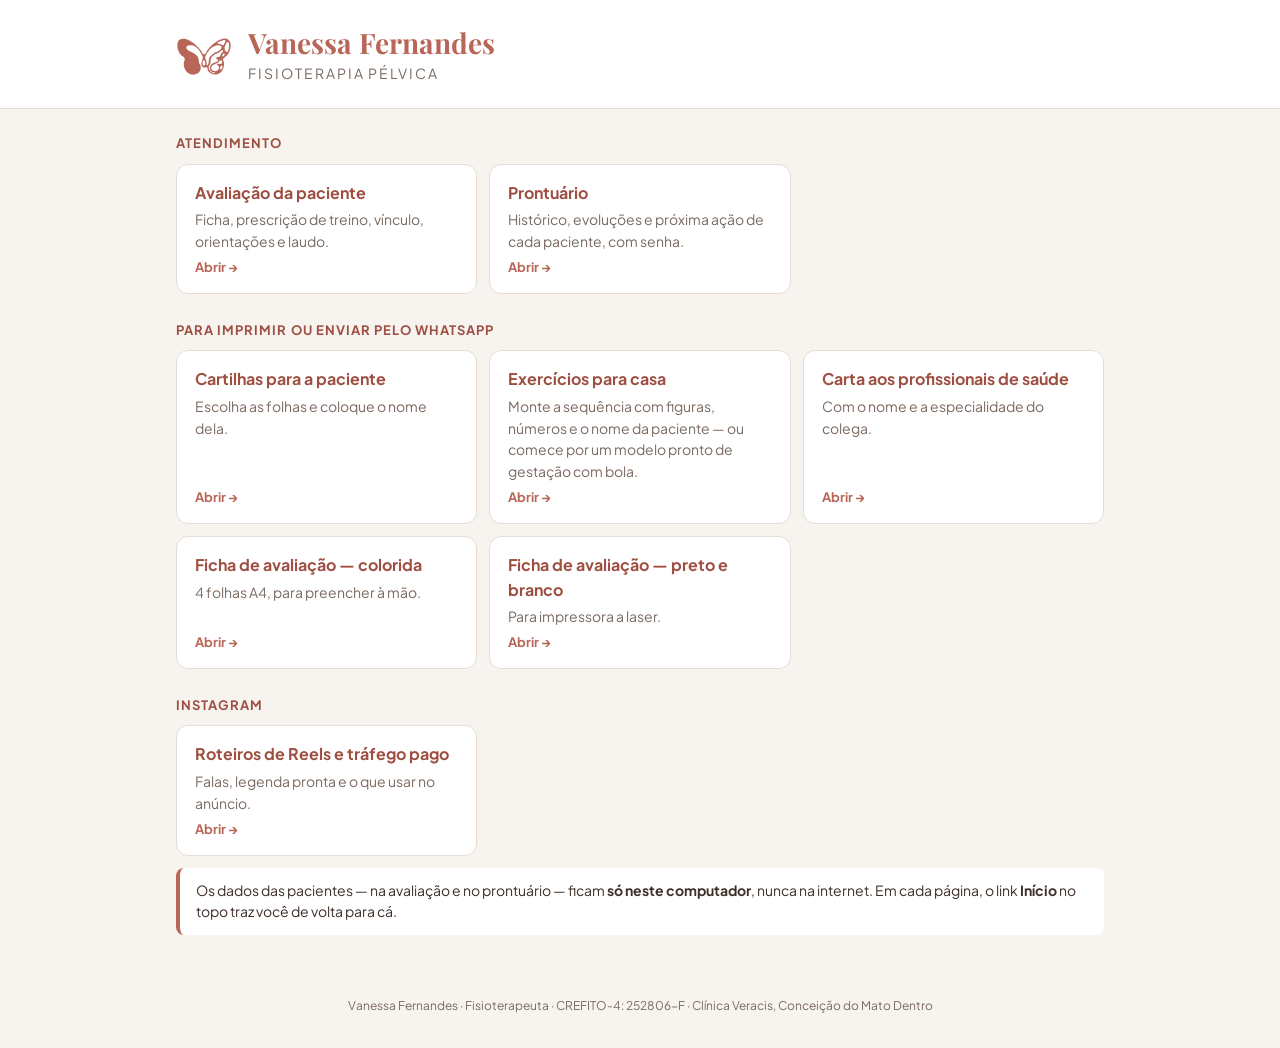
==== index.html @ 4778fc76 "F28: exercícios com bola na gestação na folha de exercícios - 8 figuras recortadas das duas pranchas" ====
<!doctype html>
<html lang="pt-BR">
<head>
<meta charset="utf-8">
<meta name="viewport" content="width=device-width, initial-scale=1">
<link rel="icon" href="data:,">
<meta name="robots" content="noindex, nofollow">
<title>Início — Vanessa Fernandes</title>
<link rel="stylesheet" href="https://fonts.googleapis.com/css2?family=Playfair+Display:wght@600;700&family=Plus+Jakarta+Sans:wght@400;600;700&display=swap">
<link rel="stylesheet" href="css/navegacao.css">
<style>
  :root{ --terracota:#B86657; --deep:#9E4F42; --cafe:#3D2E28; --areia:#F7F4F0; --linha:#E6DCD4; --tenue:#7A6960; }
  *{ box-sizing:border-box; }
  body{ margin:0; background:var(--areia); color:var(--cafe);
    font-family:'Plus Jakarta Sans','Segoe UI',Arial,sans-serif; line-height:1.55; }
  .capa{ background:#fff; border-bottom:1px solid var(--linha); }
  .capa .in{ max-width:960px; margin:0 auto; padding:28px 16px 24px; display:flex; align-items:center; gap:16px; }
  .capa img{ width:56px; height:auto; flex:none; }
  .capa h1{ font-family:'Playfair Display',Georgia,serif; color:var(--terracota); font-size:28px; margin:0; line-height:1.1; }
  .capa p{ margin:4px 0 0; color:var(--tenue); font-size:14px; letter-spacing:.14em; text-transform:uppercase; }
  main{ max-width:960px; margin:0 auto; padding:24px 16px 48px; }
  h2{ font-size:13px; letter-spacing:.08em; text-transform:uppercase; color:var(--deep); margin:26px 0 10px; }
  h2:first-child{ margin-top:0; }
  .grade{ display:grid; grid-template-columns:repeat(auto-fill, minmax(260px, 1fr)); gap:12px; }
  a.cartao{ display:flex; flex-direction:column; gap:4px; background:#fff; border:1px solid var(--linha); border-radius:12px;
    padding:16px 18px; color:inherit; text-decoration:none; transition:border-color .15s, transform .15s, box-shadow .15s; min-height:108px; }
  a.cartao:hover, a.cartao:focus-visible{ border-color:var(--terracota); transform:translateY(-2px); box-shadow:0 6px 18px rgba(61,46,40,.08); outline:none; }
  a.cartao b{ color:var(--deep); font-size:16px; }
  a.cartao span{ color:var(--tenue); font-size:14px; }
  a.cartao .seta{ margin-top:auto; color:var(--terracota); font-weight:700; font-size:13px; }
  .dica{ background:#fff; border-left:4px solid var(--terracota); padding:12px 16px; border-radius:8px; font-size:14px; margin-top:12px; }
  footer{ max-width:960px; margin:0 auto; padding:0 16px 32px; font-size:12px; color:var(--tenue); text-align:center; }
  @media (prefers-reduced-motion: reduce){ a.cartao{ transition:none; } a.cartao:hover{ transform:none; } }
</style>
</head>
<body>
<header class="capa">
  <div class="in">
    <img src="assets/logo.svg" alt="">
    <div><h1>Vanessa Fernandes</h1><p>Fisioterapia Pélvica</p></div>
  </div>
</header>

<main>
  <h2>Atendimento</h2>
  <div class="grade">
    <a class="cartao" href="avaliacao.html"><b>Avaliação da paciente</b>
      <span>Ficha, prescrição de treino, vínculo, orientações e laudo.</span><span class="seta">Abrir →</span></a>
    <a class="cartao" href="prontuario.html"><b>Prontuário</b>
      <span>Histórico, evoluções e próxima ação de cada paciente, com senha.</span><span class="seta">Abrir →</span></a>
  </div>

  <h2>Para imprimir ou enviar pelo WhatsApp</h2>
  <div class="grade">
    <a class="cartao" href="impressos/cartilhas.html"><b>Cartilhas para a paciente</b>
      <span>Escolha as folhas e coloque o nome dela.</span><span class="seta">Abrir →</span></a>
    <a class="cartao" href="impressos/exercicios.html"><b>Exercícios para casa</b>
      <span>Monte a sequência com figuras, números e o nome da paciente — ou comece por um modelo pronto de gestação com bola.</span><span class="seta">Abrir →</span></a>
    <a class="cartao" href="impressos/carta-profissionais.html"><b>Carta aos profissionais de saúde</b>
      <span>Com o nome e a especialidade do colega.</span><span class="seta">Abrir →</span></a>
    <a class="cartao" href="impressos/ficha-avaliacao.html"><b>Ficha de avaliação — colorida</b>
      <span>4 folhas A4, para preencher à mão.</span><span class="seta">Abrir →</span></a>
    <a class="cartao" href="impressos/ficha-avaliacao-pb.html"><b>Ficha de avaliação — preto e branco</b>
      <span>Para impressora a laser.</span><span class="seta">Abrir →</span></a>
  </div>

  <h2>Instagram</h2>
  <div class="grade">
    <a class="cartao" href="roteiros.html"><b>Roteiros de Reels e tráfego pago</b>
      <span>Falas, legenda pronta e o que usar no anúncio.</span><span class="seta">Abrir →</span></a>
  </div>

  <p class="dica">Os dados das pacientes — na avaliação e no prontuário — ficam <b>só neste computador</b>, nunca na internet.
  Em cada página, o link <b>Início</b> no topo traz você de volta para cá.</p>
</main>

<footer>Vanessa Fernandes · Fisioterapeuta · CREFITO-4: 252806-F · Clínica Veracis, Conceição do Mato Dentro</footer>
</body>
</html>
---- css/navegacao.css ----
/* css/navegacao.css — Transição suave entre as páginas do site e o
   link "Início" comum a todas.

   A transição usa a View Transitions API entre documentos (Chrome e
   Edge atuais). Onde não houver suporte, a troca de página é a normal
   — nada quebra. Quem pede menos animação no sistema não vê nenhuma. */
@view-transition { navigation: auto; }
::view-transition-old(root), ::view-transition-new(root){ animation-duration:.22s; }
@media (prefers-reduced-motion: reduce){
  @view-transition { navigation: none; }
}

/* Link de volta ao início */
.link-inicio{ display:inline-flex; align-items:center; gap:6px; font:600 14px/1 'Plus Jakarta Sans','Segoe UI',Arial,sans-serif;
  color:#9E4F42; text-decoration:none; padding:8px 12px; border:1px solid #D9CCC3; border-radius:8px; background:#fff; white-space:nowrap; }
.link-inicio:hover, .link-inicio:focus-visible{ border-color:#B86657; outline:none; }
@media print{ .link-inicio{ display:none !important; } }
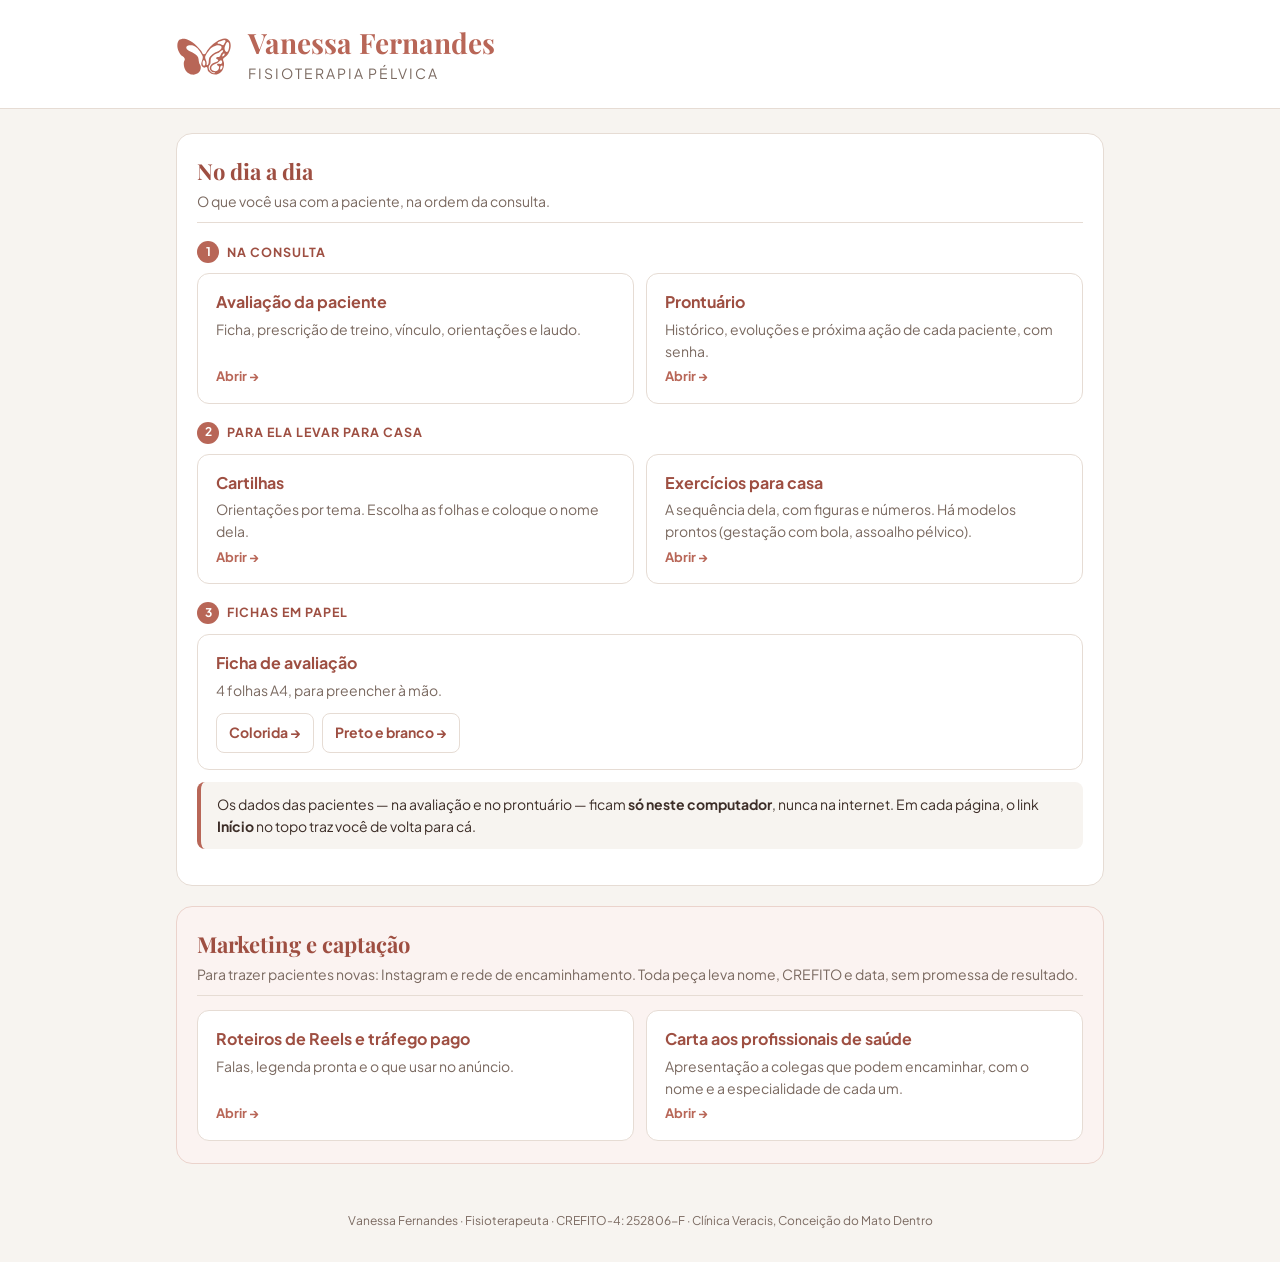
==== commit 59507814: "F29: QR do WhatsApp, início em dia a dia e marketing, celular e SRI - código QR da clínica nas carti" ====
--- a/index.html
+++ b/index.html
@@ -19,16 +19,29 @@
   .capa h1{ font-family:'Playfair Display',Georgia,serif; color:var(--terracota); font-size:28px; margin:0; line-height:1.1; }
   .capa p{ margin:4px 0 0; color:var(--tenue); font-size:14px; letter-spacing:.14em; text-transform:uppercase; }
   main{ max-width:960px; margin:0 auto; padding:24px 16px 48px; }
-  h2{ font-size:13px; letter-spacing:.08em; text-transform:uppercase; color:var(--deep); margin:26px 0 10px; }
-  h2:first-child{ margin-top:0; }
-  .grade{ display:grid; grid-template-columns:repeat(auto-fill, minmax(260px, 1fr)); gap:12px; }
-  a.cartao{ display:flex; flex-direction:column; gap:4px; background:#fff; border:1px solid var(--linha); border-radius:12px;
+  .area{ background:#fff; border:1px solid var(--linha); border-radius:16px; padding:20px 20px 22px; }
+  .area + .area{ margin-top:20px; }
+  .area.estrategia{ background:#FBF3F1; border-color:#EBD3CC; }
+  .area-cab{ border-bottom:1px solid var(--linha); padding-bottom:10px; margin-bottom:6px; }
+  .area-cab h2{ font-family:'Playfair Display',Georgia,serif; font-size:22px; color:var(--deep); margin:0; }
+  .area-cab p{ margin:2px 0 0; color:var(--tenue); font-size:14px; }
+  h3{ display:flex; align-items:center; gap:8px; font-size:12.5px; letter-spacing:.08em; text-transform:uppercase; color:var(--deep); margin:18px 0 10px; }
+  .passo{ display:inline-flex; align-items:center; justify-content:center; width:22px; height:22px; border-radius:50%;
+    background:var(--terracota); color:#fff; font-size:12px; letter-spacing:0; }
+  .estrategia .grade{ margin-top:14px; }
+  .grade{ display:grid; grid-template-columns:repeat(auto-fit, minmax(260px, 1fr)); gap:12px; }
+  .cartao{ display:flex; flex-direction:column; gap:4px; background:#fff; border:1px solid var(--linha); border-radius:12px;
     padding:16px 18px; color:inherit; text-decoration:none; transition:border-color .15s, transform .15s, box-shadow .15s; min-height:108px; }
   a.cartao:hover, a.cartao:focus-visible{ border-color:var(--terracota); transform:translateY(-2px); box-shadow:0 6px 18px rgba(61,46,40,.08); outline:none; }
-  a.cartao b{ color:var(--deep); font-size:16px; }
-  a.cartao span{ color:var(--tenue); font-size:14px; }
-  a.cartao .seta{ margin-top:auto; color:var(--terracota); font-weight:700; font-size:13px; }
-  .dica{ background:#fff; border-left:4px solid var(--terracota); padding:12px 16px; border-radius:8px; font-size:14px; margin-top:12px; }
+  .cartao b{ color:var(--deep); font-size:16px; }
+  .cartao span{ color:var(--tenue); font-size:14px; }
+  .cartao .seta{ margin-top:auto; color:var(--terracota); font-weight:700; font-size:13px; }
+  .cartao.duplo{ min-height:0; }
+  .cartao .links{ display:flex; flex-wrap:wrap; gap:8px; margin-top:8px; }
+  .cartao .links a{ color:var(--deep); font-weight:700; font-size:14px; text-decoration:none; padding:8px 12px; border:1px solid var(--linha); border-radius:8px; }
+  .cartao .links a:hover, .cartao .links a:focus-visible{ border-color:var(--terracota); outline:none; }
+  @media (max-width:520px){ .area{ padding:16px 14px 18px; border-radius:12px; } }
+  .dica{ background:var(--areia); border-left:4px solid var(--terracota); padding:12px 16px; border-radius:8px; font-size:14px; margin-top:12px; }
   footer{ max-width:960px; margin:0 auto; padding:0 16px 32px; font-size:12px; color:var(--tenue); text-align:center; }
   @media (prefers-reduced-motion: reduce){ a.cartao{ transition:none; } a.cartao:hover{ transform:none; } }
 </style>
@@ -42,36 +55,51 @@
 </header>
 
 <main>
-  <h2>Atendimento</h2>
-  <div class="grade">
-    <a class="cartao" href="avaliacao.html"><b>Avaliação da paciente</b>
-      <span>Ficha, prescrição de treino, vínculo, orientações e laudo.</span><span class="seta">Abrir →</span></a>
-    <a class="cartao" href="prontuario.html"><b>Prontuário</b>
-      <span>Histórico, evoluções e próxima ação de cada paciente, com senha.</span><span class="seta">Abrir →</span></a>
-  </div>
+  <section class="area" aria-labelledby="t-dia">
+    <div class="area-cab">
+      <h2 id="t-dia">No dia a dia</h2>
+      <p>O que você usa com a paciente, na ordem da consulta.</p>
+    </div>
 
-  <h2>Para imprimir ou enviar pelo WhatsApp</h2>
-  <div class="grade">
-    <a class="cartao" href="impressos/cartilhas.html"><b>Cartilhas para a paciente</b>
-      <span>Escolha as folhas e coloque o nome dela.</span><span class="seta">Abrir →</span></a>
-    <a class="cartao" href="impressos/exercicios.html"><b>Exercícios para casa</b>
-      <span>Monte a sequência com figuras, números e o nome da paciente — ou comece por um modelo pronto de gestação com bola.</span><span class="seta">Abrir →</span></a>
-    <a class="cartao" href="impressos/carta-profissionais.html"><b>Carta aos profissionais de saúde</b>
-      <span>Com o nome e a especialidade do colega.</span><span class="seta">Abrir →</span></a>
-    <a class="cartao" href="impressos/ficha-avaliacao.html"><b>Ficha de avaliação — colorida</b>
-      <span>4 folhas A4, para preencher à mão.</span><span class="seta">Abrir →</span></a>
-    <a class="cartao" href="impressos/ficha-avaliacao-pb.html"><b>Ficha de avaliação — preto e branco</b>
-      <span>Para impressora a laser.</span><span class="seta">Abrir →</span></a>
-  </div>
+    <h3><span class="passo">1</span> Na consulta</h3>
+    <div class="grade">
+      <a class="cartao" href="avaliacao.html"><b>Avaliação da paciente</b>
+        <span>Ficha, prescrição de treino, vínculo, orientações e laudo.</span><span class="seta">Abrir →</span></a>
+      <a class="cartao" href="prontuario.html"><b>Prontuário</b>
+        <span>Histórico, evoluções e próxima ação de cada paciente, com senha.</span><span class="seta">Abrir →</span></a>
+    </div>
 
-  <h2>Instagram</h2>
-  <div class="grade">
-    <a class="cartao" href="roteiros.html"><b>Roteiros de Reels e tráfego pago</b>
-      <span>Falas, legenda pronta e o que usar no anúncio.</span><span class="seta">Abrir →</span></a>
-  </div>
+    <h3><span class="passo">2</span> Para ela levar para casa</h3>
+    <div class="grade">
+      <a class="cartao" href="impressos/cartilhas.html"><b>Cartilhas</b>
+        <span>Orientações por tema. Escolha as folhas e coloque o nome dela.</span><span class="seta">Abrir →</span></a>
+      <a class="cartao" href="impressos/exercicios.html"><b>Exercícios para casa</b>
+        <span>A sequência dela, com figuras e números. Há modelos prontos (gestação com bola, assoalho pélvico).</span><span class="seta">Abrir →</span></a>
+    </div>
 
-  <p class="dica">Os dados das pacientes — na avaliação e no prontuário — ficam <b>só neste computador</b>, nunca na internet.
-  Em cada página, o link <b>Início</b> no topo traz você de volta para cá.</p>
+    <h3><span class="passo">3</span> Fichas em papel</h3>
+    <div class="cartao duplo">
+      <b>Ficha de avaliação</b>
+      <span>4 folhas A4, para preencher à mão.</span>
+      <div class="links"><a href="impressos/ficha-avaliacao.html">Colorida →</a><a href="impressos/ficha-avaliacao-pb.html">Preto e branco →</a></div>
+    </div>
+
+    <p class="dica">Os dados das pacientes — na avaliação e no prontuário — ficam <b>só neste computador</b>, nunca na internet.
+    Em cada página, o link <b>Início</b> no topo traz você de volta para cá.</p>
+  </section>
+
+  <section class="area estrategia" aria-labelledby="t-mkt">
+    <div class="area-cab">
+      <h2 id="t-mkt">Marketing e captação</h2>
+      <p>Para trazer pacientes novas: Instagram e rede de encaminhamento. Toda peça leva nome, CREFITO e data, sem promessa de resultado.</p>
+    </div>
+    <div class="grade">
+      <a class="cartao" href="roteiros.html"><b>Roteiros de Reels e tráfego pago</b>
+        <span>Falas, legenda pronta e o que usar no anúncio.</span><span class="seta">Abrir →</span></a>
+      <a class="cartao" href="impressos/carta-profissionais.html"><b>Carta aos profissionais de saúde</b>
+        <span>Apresentação a colegas que podem encaminhar, com o nome e a especialidade de cada um.</span><span class="seta">Abrir →</span></a>
+    </div>
+  </section>
 </main>
 
 <footer>Vanessa Fernandes · Fisioterapeuta · CREFITO-4: 252806-F · Clínica Veracis, Conceição do Mato Dentro</footer>
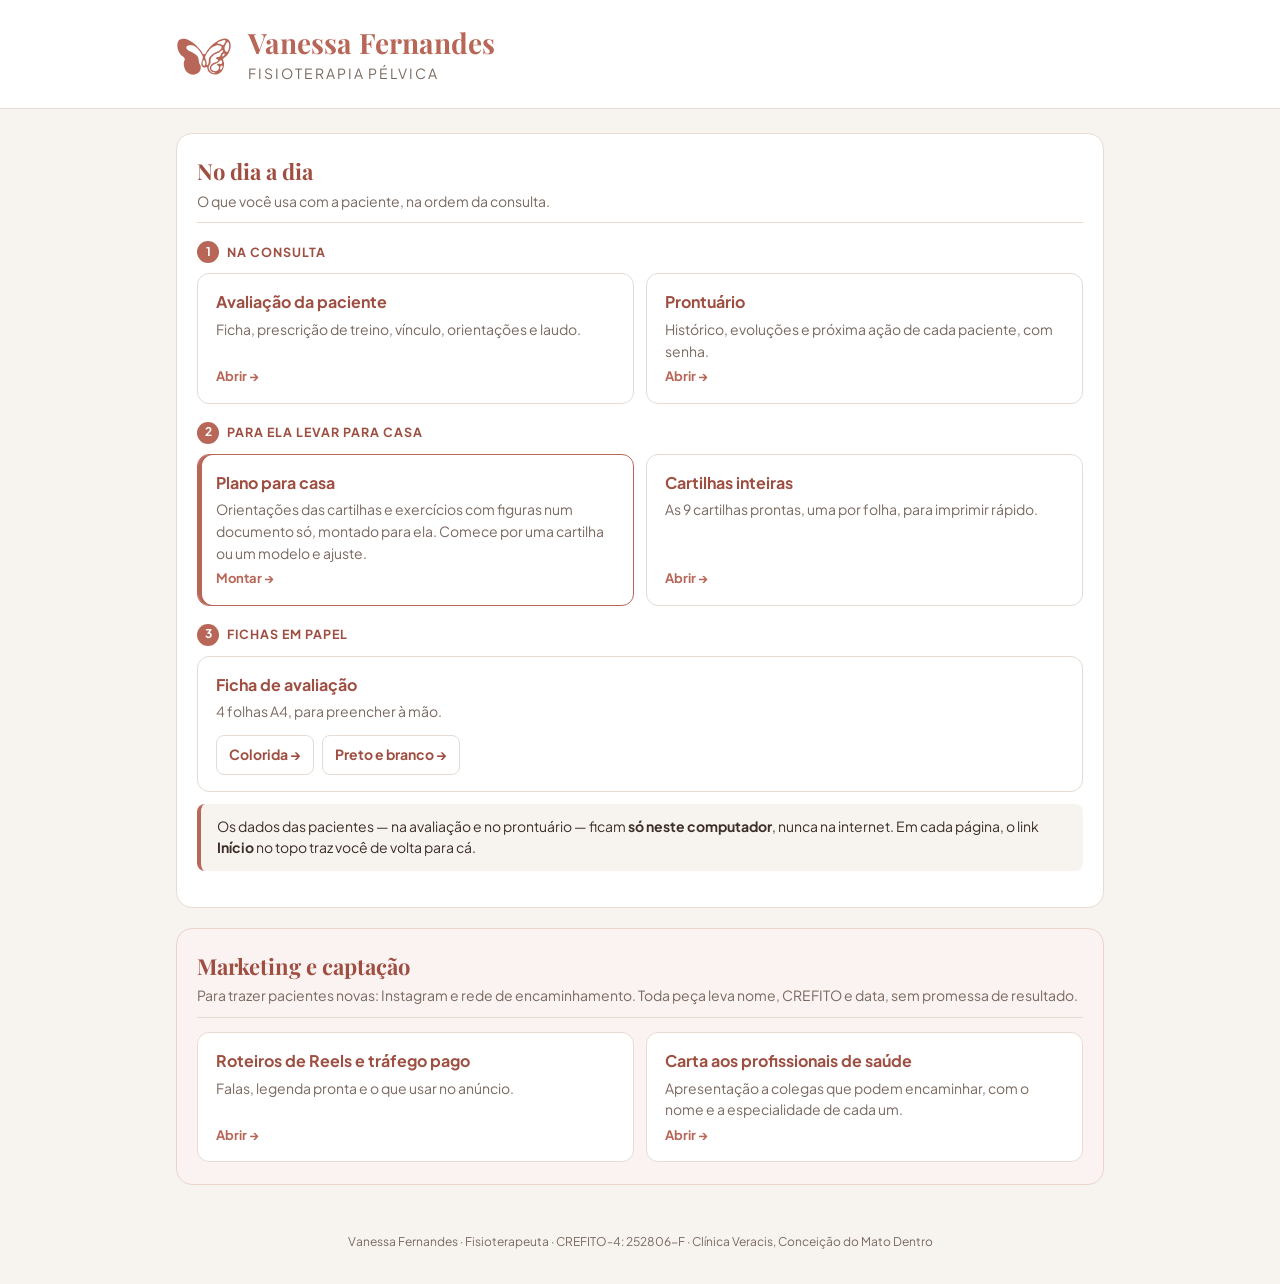
==== commit 1074e5c0: "F30: Plano para casa — cartilhas e exercícios num só ambiente - orientações (blocos das 9 cartilhas " ====
--- a/index.html
+++ b/index.html
@@ -37,6 +37,7 @@
   .cartao span{ color:var(--tenue); font-size:14px; }
   .cartao .seta{ margin-top:auto; color:var(--terracota); font-weight:700; font-size:13px; }
   .cartao.duplo{ min-height:0; }
+  a.cartao.principal{ border-color:var(--terracota); box-shadow:inset 4px 0 0 var(--terracota); }
   .cartao .links{ display:flex; flex-wrap:wrap; gap:8px; margin-top:8px; }
   .cartao .links a{ color:var(--deep); font-weight:700; font-size:14px; text-decoration:none; padding:8px 12px; border:1px solid var(--linha); border-radius:8px; }
   .cartao .links a:hover, .cartao .links a:focus-visible{ border-color:var(--terracota); outline:none; }
@@ -71,10 +72,10 @@
 
     <h3><span class="passo">2</span> Para ela levar para casa</h3>
     <div class="grade">
-      <a class="cartao" href="impressos/cartilhas.html"><b>Cartilhas</b>
-        <span>Orientações por tema. Escolha as folhas e coloque o nome dela.</span><span class="seta">Abrir →</span></a>
-      <a class="cartao" href="impressos/exercicios.html"><b>Exercícios para casa</b>
-        <span>A sequência dela, com figuras e números. Há modelos prontos (gestação com bola, assoalho pélvico).</span><span class="seta">Abrir →</span></a>
+      <a class="cartao principal" href="impressos/plano.html"><b>Plano para casa</b>
+        <span>Orientações das cartilhas e exercícios com figuras num documento só, montado para ela. Comece por uma cartilha ou um modelo e ajuste.</span><span class="seta">Montar →</span></a>
+      <a class="cartao" href="impressos/cartilhas.html"><b>Cartilhas inteiras</b>
+        <span>As 9 cartilhas prontas, uma por folha, para imprimir rápido.</span><span class="seta">Abrir →</span></a>
     </div>
 
     <h3><span class="passo">3</span> Fichas em papel</h3>
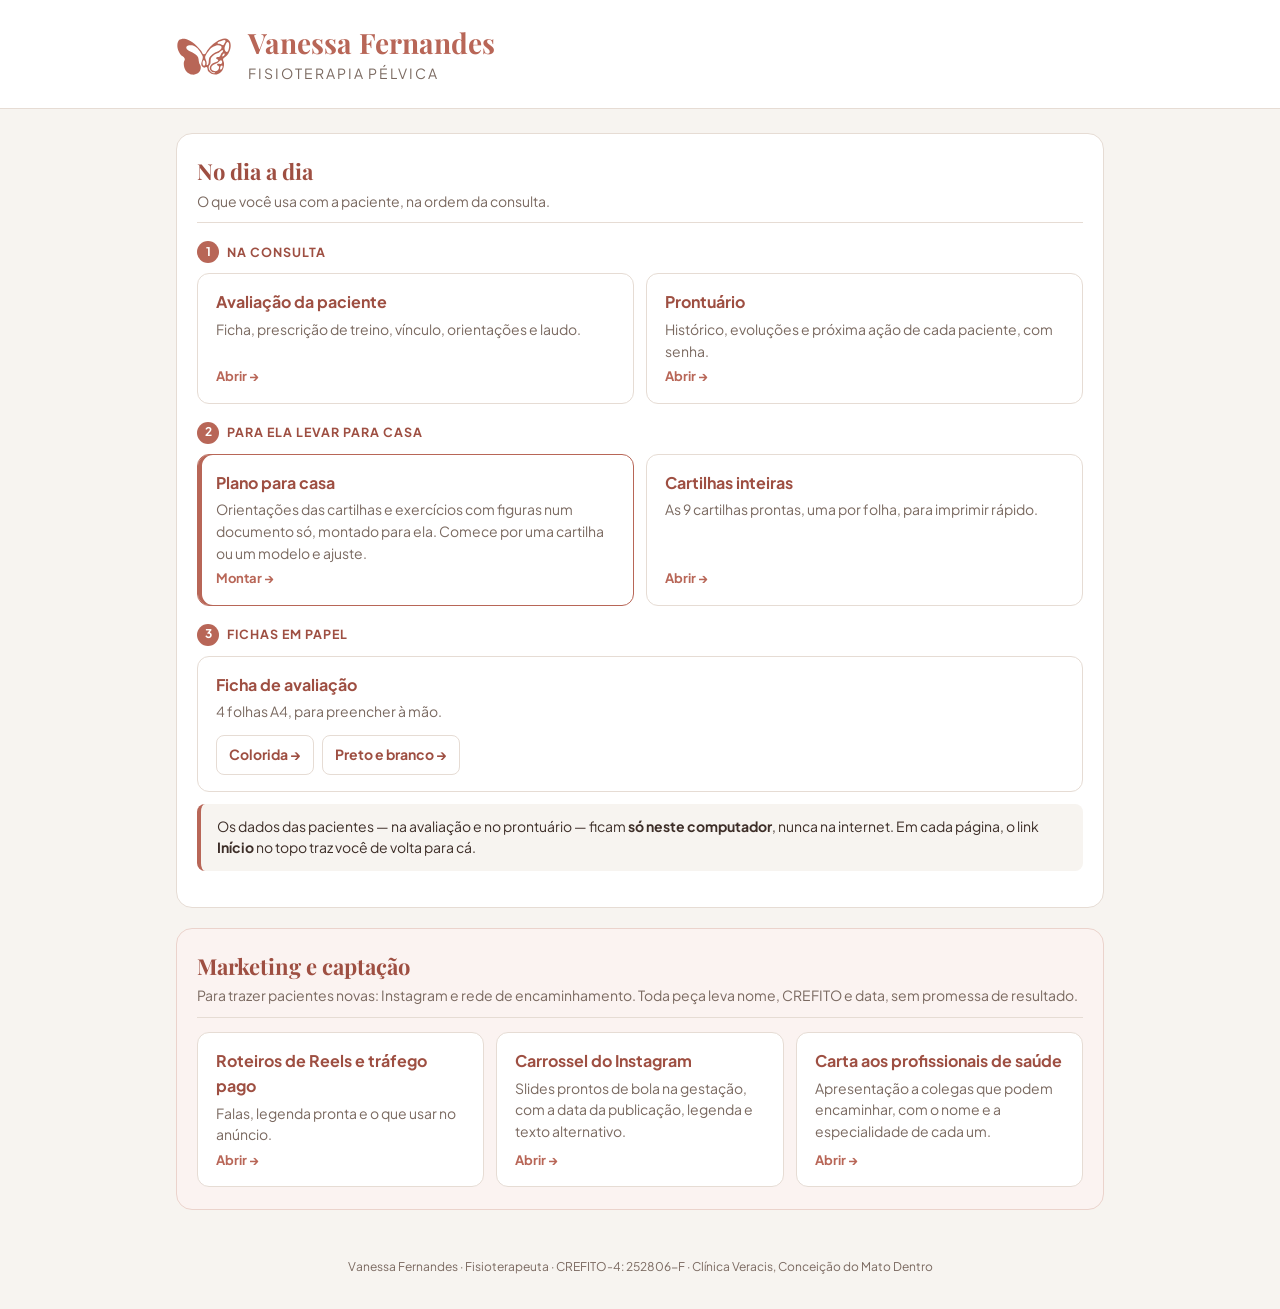
==== commit d9ba1801: "F31: carrossel do Instagram, tirar com dois toques, miniaturas e ações para Node 24 Co-Authored-By: " ====
--- a/index.html
+++ b/index.html
@@ -97,6 +97,8 @@
     <div class="grade">
       <a class="cartao" href="roteiros.html"><b>Roteiros de Reels e tráfego pago</b>
         <span>Falas, legenda pronta e o que usar no anúncio.</span><span class="seta">Abrir →</span></a>
+      <a class="cartao" href="carrossel.html"><b>Carrossel do Instagram</b>
+        <span>Slides prontos de bola na gestação, com a data da publicação, legenda e texto alternativo.</span><span class="seta">Abrir →</span></a>
       <a class="cartao" href="impressos/carta-profissionais.html"><b>Carta aos profissionais de saúde</b>
         <span>Apresentação a colegas que podem encaminhar, com o nome e a especialidade de cada um.</span><span class="seta">Abrir →</span></a>
     </div>
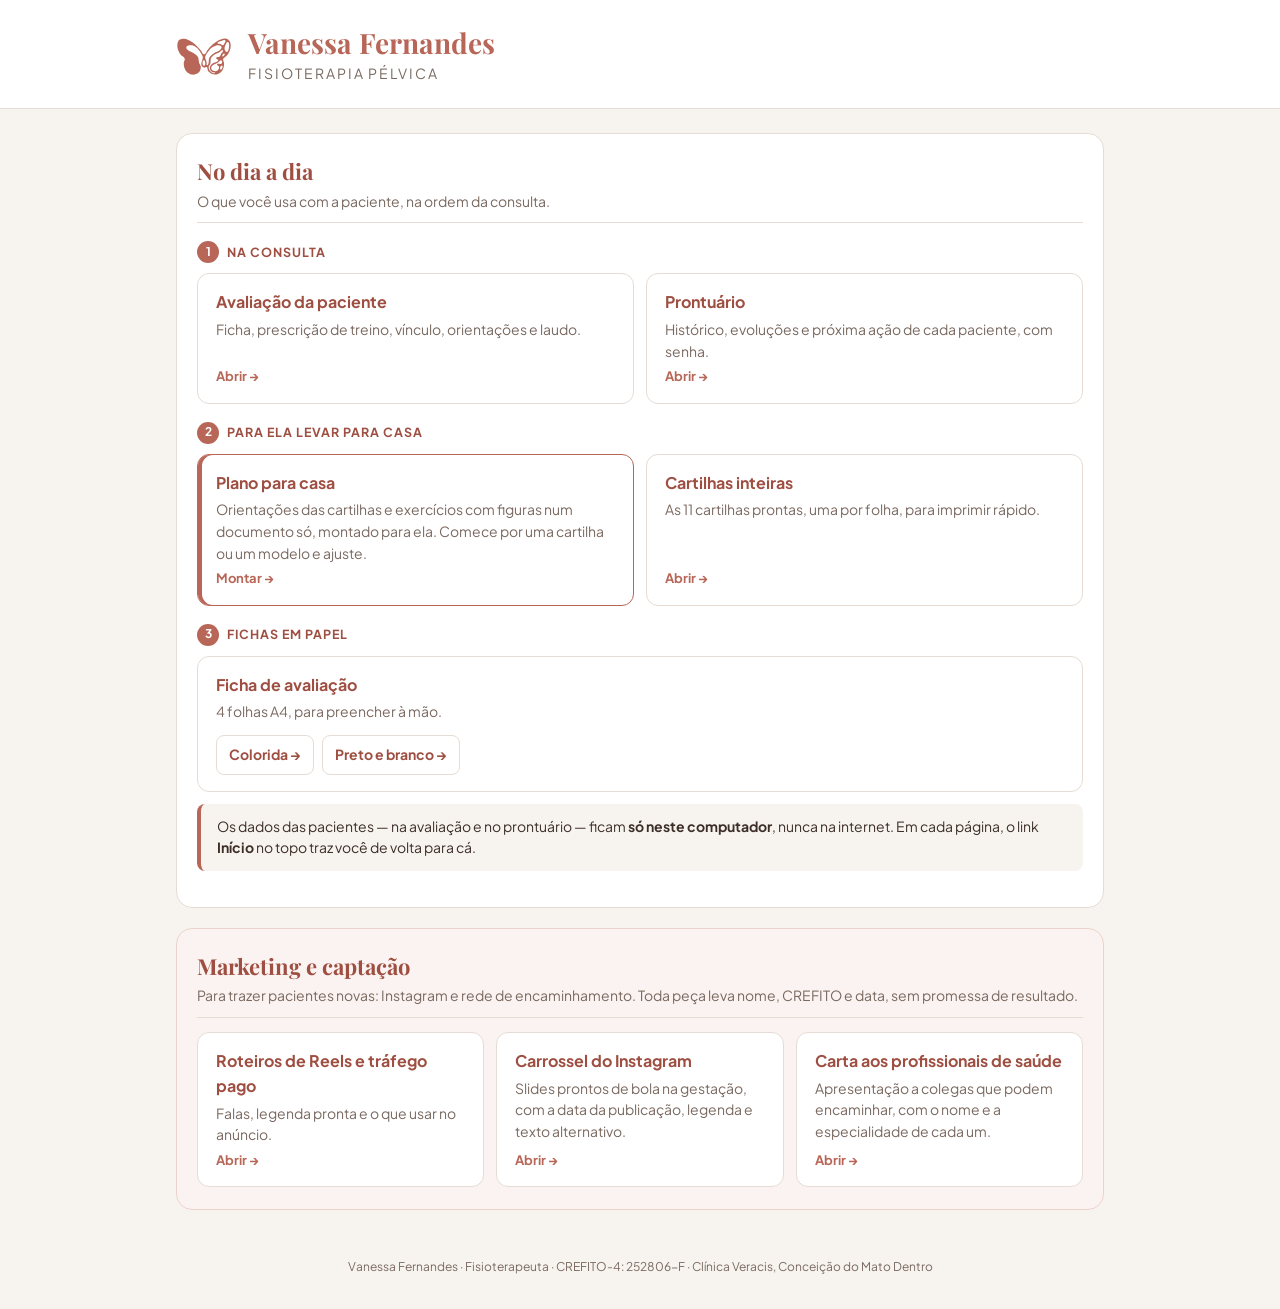
==== commit a664de36: "F32: correções da auditoria e cartilhas de alimentação Auditoria de conteúdo: - quadro de cuidados p" ====
--- a/index.html
+++ b/index.html
@@ -75,7 +75,7 @@
       <a class="cartao principal" href="impressos/plano.html"><b>Plano para casa</b>
         <span>Orientações das cartilhas e exercícios com figuras num documento só, montado para ela. Comece por uma cartilha ou um modelo e ajuste.</span><span class="seta">Montar →</span></a>
       <a class="cartao" href="impressos/cartilhas.html"><b>Cartilhas inteiras</b>
-        <span>As 9 cartilhas prontas, uma por folha, para imprimir rápido.</span><span class="seta">Abrir →</span></a>
+        <span>As 11 cartilhas prontas, uma por folha, para imprimir rápido.</span><span class="seta">Abrir →</span></a>
     </div>
 
     <h3><span class="passo">3</span> Fichas em papel</h3>
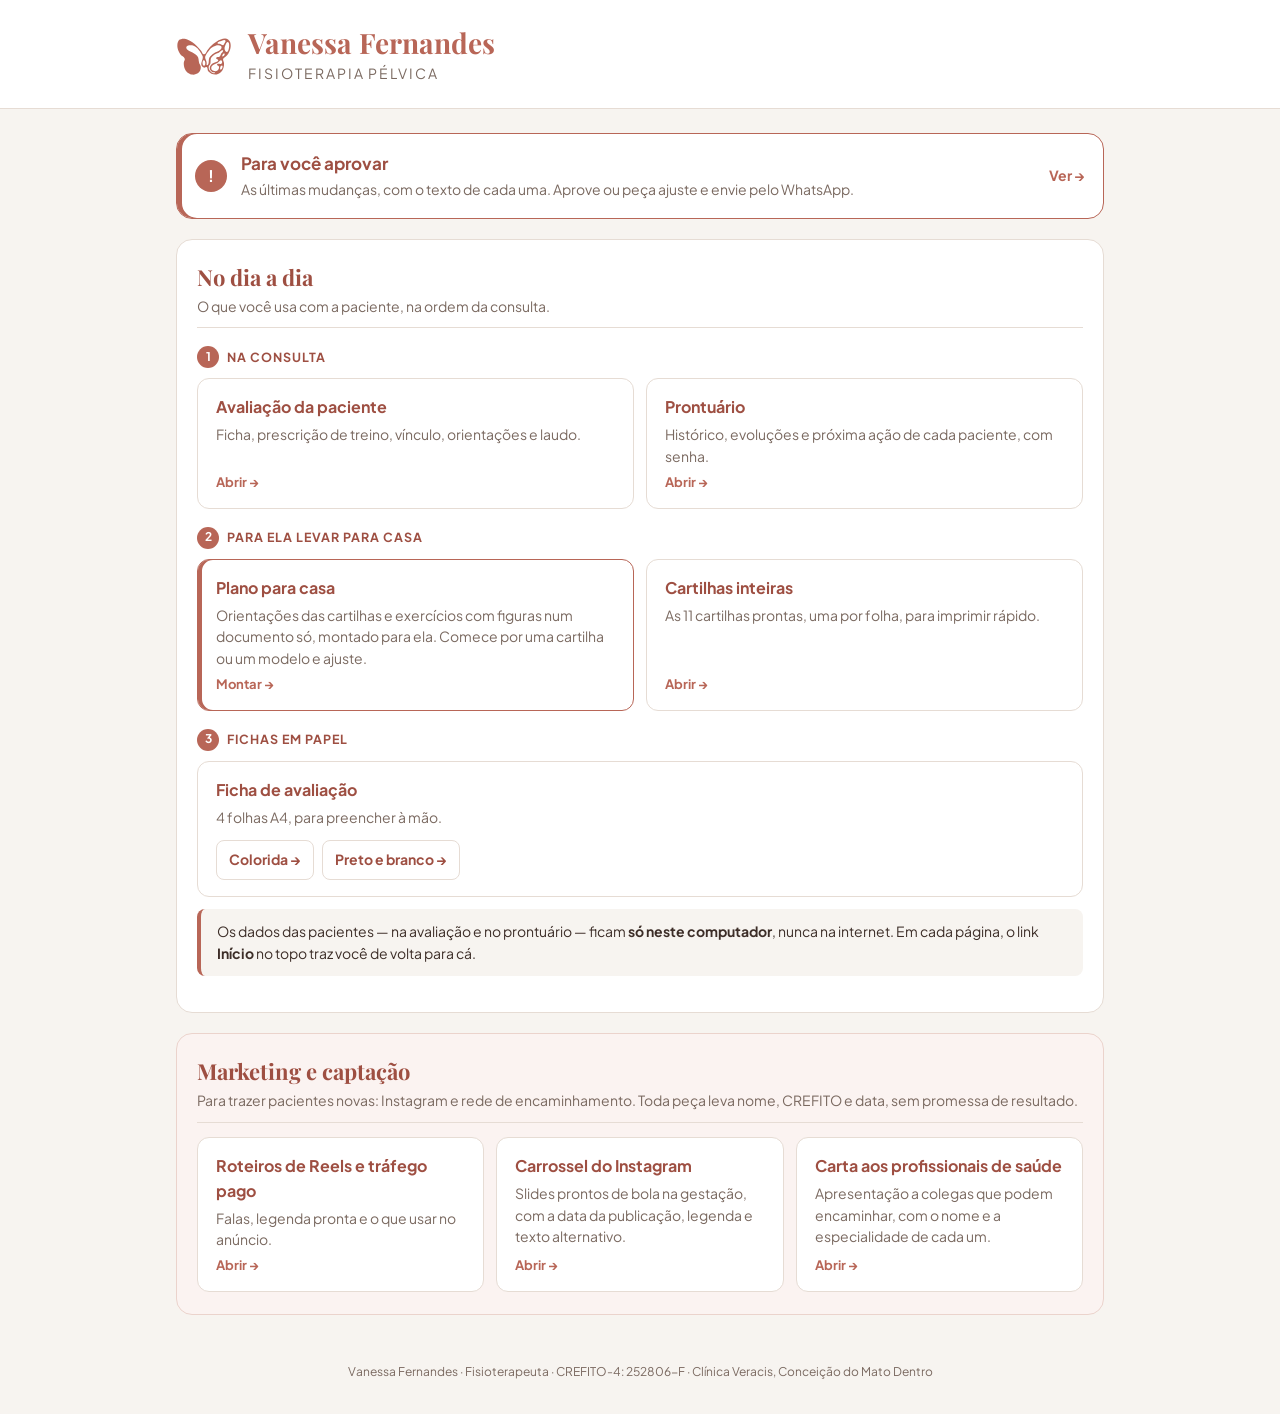
==== commit f5863b0b: "Página "Para aprovar": as últimas mudanças com o texto atual, voto e envio pelo WhatsApp Co-Authored" ====
--- a/index.html
+++ b/index.html
@@ -43,6 +43,14 @@
   .cartao .links a:hover, .cartao .links a:focus-visible{ border-color:var(--terracota); outline:none; }
   @media (max-width:520px){ .area{ padding:16px 14px 18px; border-radius:12px; } }
   .dica{ background:var(--areia); border-left:4px solid var(--terracota); padding:12px 16px; border-radius:8px; font-size:14px; margin-top:12px; }
+  a.aprovar{ display:flex; align-items:center; gap:14px; background:#fff; border:1.5px solid var(--terracota); border-radius:16px;
+    padding:16px 18px; margin-bottom:20px; color:inherit; text-decoration:none; box-shadow:inset 5px 0 0 var(--terracota); }
+  a.aprovar:hover, a.aprovar:focus-visible{ box-shadow:inset 5px 0 0 var(--terracota), 0 6px 18px rgba(61,46,40,.08); outline:none; }
+  a.aprovar .sinal{ flex:none; width:32px; height:32px; border-radius:50%; background:var(--terracota); color:#fff;
+    display:flex; align-items:center; justify-content:center; font-weight:700; }
+  a.aprovar b{ display:block; color:var(--deep); font-size:17px; }
+  a.aprovar span span{ color:var(--tenue); font-size:14px; }
+  a.aprovar .seta{ margin-left:auto; color:var(--terracota); font-weight:700; font-size:14px; white-space:nowrap; }
   footer{ max-width:960px; margin:0 auto; padding:0 16px 32px; font-size:12px; color:var(--tenue); text-align:center; }
   @media (prefers-reduced-motion: reduce){ a.cartao{ transition:none; } a.cartao:hover{ transform:none; } }
 </style>
@@ -56,6 +64,13 @@
 </header>
 
 <main>
+  <a class="aprovar" href="aprovar.html">
+    <span class="sinal" aria-hidden="true">!</span>
+    <span><b>Para você aprovar</b>
+    <span>As últimas mudanças, com o texto de cada uma. Aprove ou peça ajuste e envie pelo WhatsApp.</span></span>
+    <span class="seta">Ver →</span>
+  </a>
+
   <section class="area" aria-labelledby="t-dia">
     <div class="area-cab">
       <h2 id="t-dia">No dia a dia</h2>
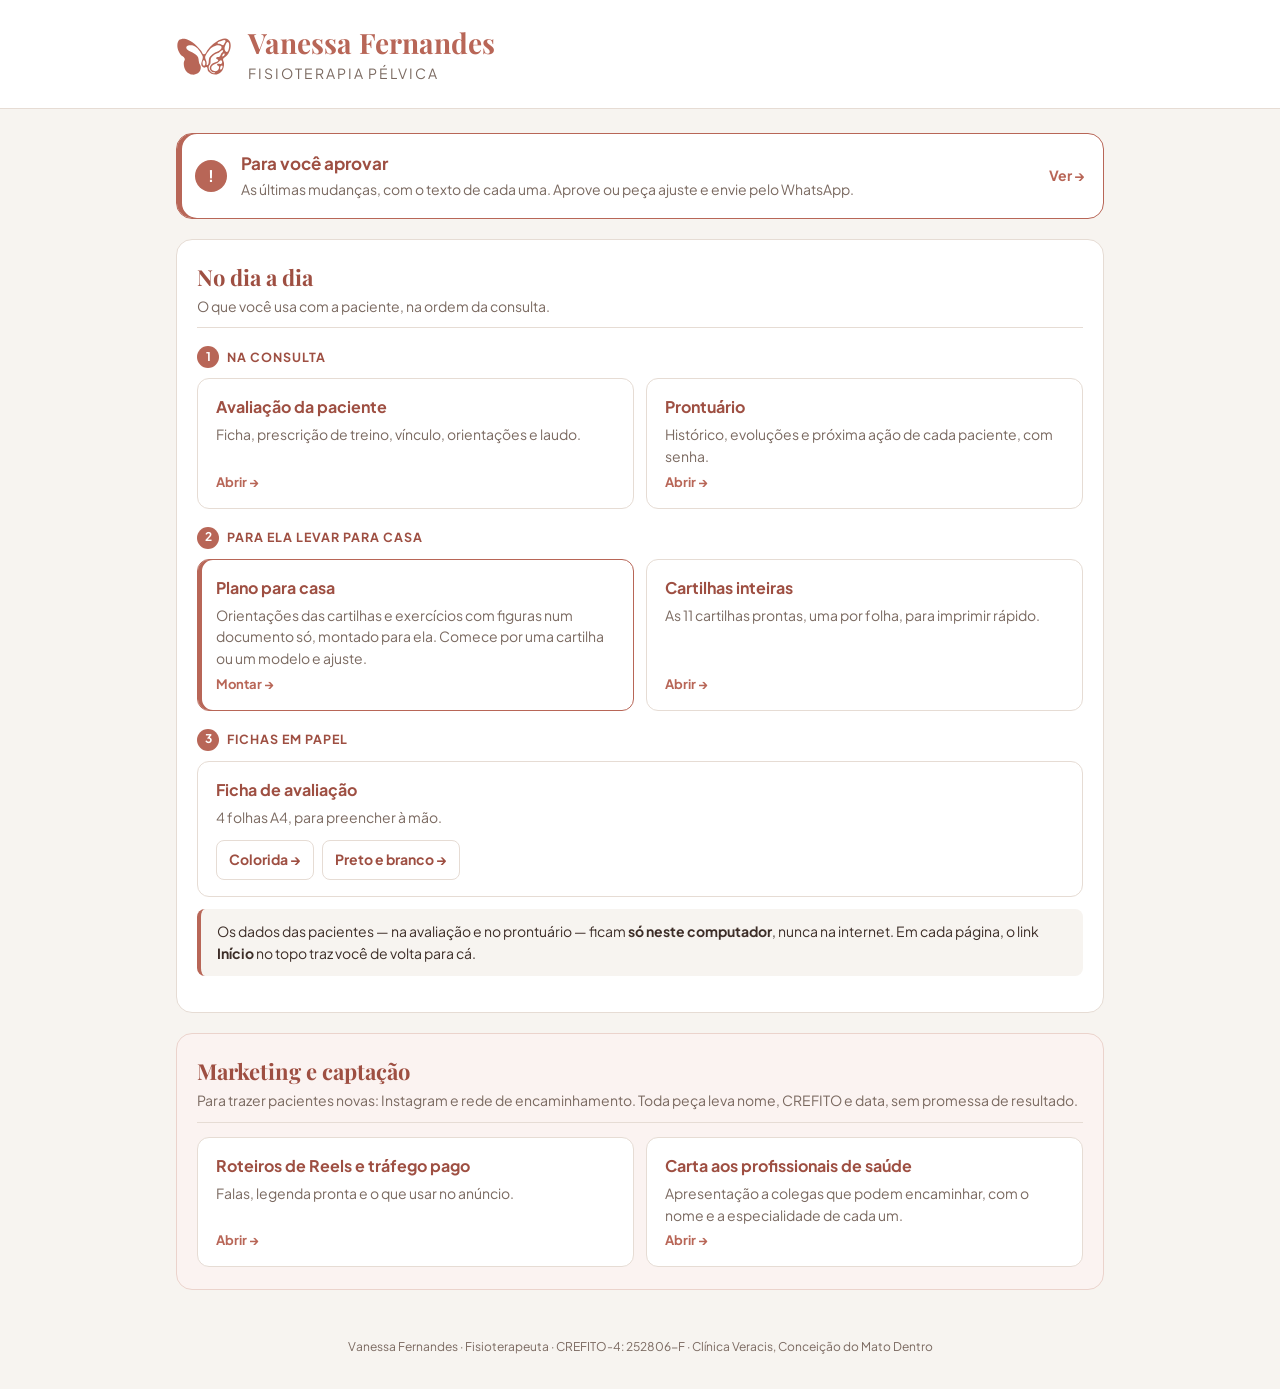
==== commit 73094e3d: "Tira o carrossel do Instagram: a Vanessa não quer post com os exercícios Sai a página, as figuras do" ====
--- a/index.html
+++ b/index.html
@@ -112,8 +112,6 @@
     <div class="grade">
       <a class="cartao" href="roteiros.html"><b>Roteiros de Reels e tráfego pago</b>
         <span>Falas, legenda pronta e o que usar no anúncio.</span><span class="seta">Abrir →</span></a>
-      <a class="cartao" href="carrossel.html"><b>Carrossel do Instagram</b>
-        <span>Slides prontos de bola na gestação, com a data da publicação, legenda e texto alternativo.</span><span class="seta">Abrir →</span></a>
       <a class="cartao" href="impressos/carta-profissionais.html"><b>Carta aos profissionais de saúde</b>
         <span>Apresentação a colegas que podem encaminhar, com o nome e a especialidade de cada um.</span><span class="seta">Abrir →</span></a>
     </div>
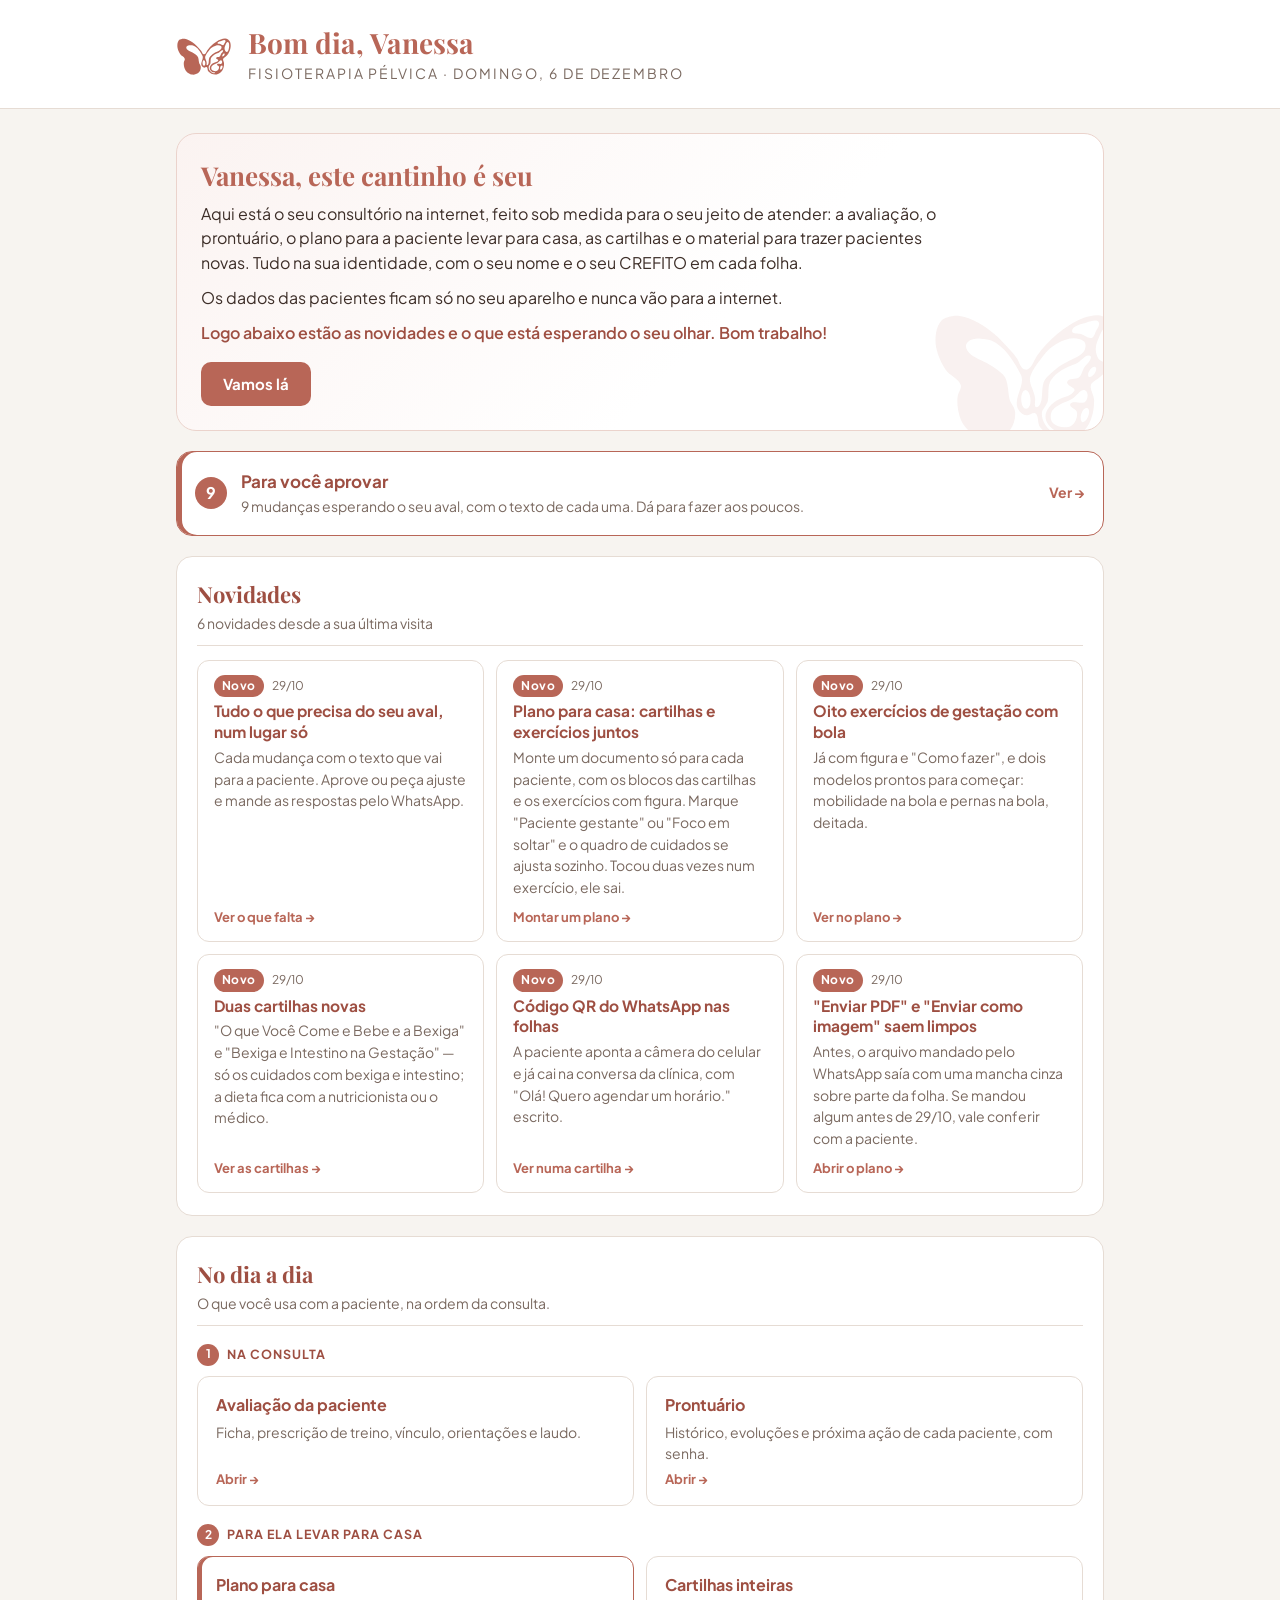
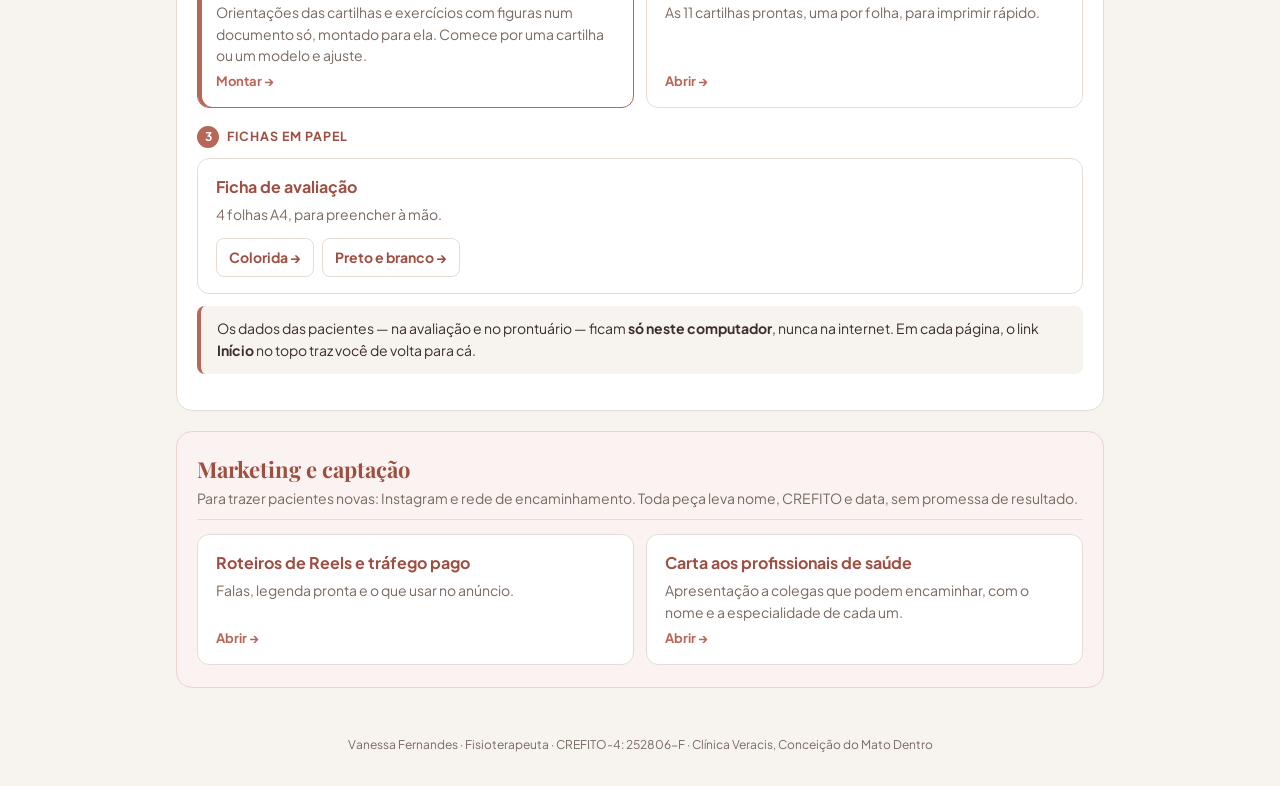
==== commit f59d5dbd: "Página inicial de boas-vindas: saudação, carta na primeira visita, novidades e andamento das aprovaç" ====
--- a/index.html
+++ b/index.html
@@ -51,6 +51,34 @@
   a.aprovar b{ display:block; color:var(--deep); font-size:17px; }
   a.aprovar span span{ color:var(--tenue); font-size:14px; }
   a.aprovar .seta{ margin-left:auto; color:var(--terracota); font-weight:700; font-size:14px; white-space:nowrap; }
+  a.aprovar.feito .sinal{ background:#4F7A5A; }
+  [hidden]{ display:none !important; }
+  /* carta de boas-vindas (só na primeira visita) */
+  .carta{ position:relative; overflow:hidden; background:linear-gradient(135deg, #FBF3F1 0%, #fff 60%); border:1px solid #EBD3CC;
+    border-radius:20px; padding:26px 24px 24px; margin-bottom:20px; animation:chegar .5s ease-out both; }
+  .carta.saindo{ animation:sair .26s ease-in both; }
+  .carta-marca{ position:absolute; right:-18px; bottom:-14px; width:190px; opacity:.09; pointer-events:none; }
+  .carta h2{ font-family:'Playfair Display',Georgia,serif; color:var(--terracota); font-size:26px; line-height:1.2; margin:0 0 10px; }
+  .carta p{ margin:0 0 10px; max-width:62ch; position:relative; }
+  .carta-fim{ color:var(--deep); font-weight:600; }
+  .carta button{ position:relative; margin-top:6px; min-height:44px; padding:0 22px; border-radius:10px; border:0; cursor:pointer;
+    background:var(--terracota); color:#fff; font:700 15px/1 'Plus Jakarta Sans','Segoe UI',Arial,sans-serif; }
+  .carta button:hover, .carta button:focus-visible{ background:var(--deep); outline:none; }
+  @keyframes chegar{ from{ opacity:0; transform:translateY(8px); } to{ opacity:1; transform:none; } }
+  @keyframes sair{ to{ opacity:0; transform:translateY(-6px); } }
+  /* novidades */
+  .novidades{ margin-bottom:20px; }
+  .novidades-lista{ margin-top:14px; }
+  a.novidade{ display:flex; flex-direction:column; gap:4px; background:#fff; border:1px solid var(--linha); border-radius:12px;
+    padding:14px 16px; color:inherit; text-decoration:none; transition:border-color .15s, transform .15s, box-shadow .15s; }
+  a.novidade:hover, a.novidade:focus-visible{ border-color:var(--terracota); transform:translateY(-2px); box-shadow:0 6px 18px rgba(61,46,40,.08); outline:none; }
+  .novidade-cab{ display:flex; align-items:center; gap:8px; font-size:12px; color:var(--tenue); }
+  .novo{ background:var(--terracota); color:#fff; font-weight:700; letter-spacing:.04em; padding:2px 8px; border-radius:999px; }
+  a.novidade b{ color:var(--deep); font-size:15.5px; line-height:1.35; }
+  a.novidade .texto{ color:var(--tenue); font-size:14px; }
+  a.novidade .seta{ margin-top:auto; padding-top:4px; color:var(--terracota); font-weight:700; font-size:13px; }
+  @media (max-width:520px){ .carta{ padding:22px 18px 20px; } .carta h2{ font-size:23px; } }
+  @media (prefers-reduced-motion: reduce){ .carta, .carta.saindo{ animation:none; } a.novidade{ transition:none; } a.novidade:hover{ transform:none; } }
   footer{ max-width:960px; margin:0 auto; padding:0 16px 32px; font-size:12px; color:var(--tenue); text-align:center; }
   @media (prefers-reduced-motion: reduce){ a.cartao{ transition:none; } a.cartao:hover{ transform:none; } }
 </style>
@@ -59,17 +87,36 @@
 <header class="capa">
   <div class="in">
     <img src="assets/logo.svg" alt="">
-    <div><h1>Vanessa Fernandes</h1><p>Fisioterapia Pélvica</p></div>
+    <div><h1 id="i-ola">Vanessa Fernandes</h1><p id="i-hoje">Fisioterapia Pélvica</p></div>
   </div>
 </header>
 
 <main>
-  <a class="aprovar" href="aprovar.html">
-    <span class="sinal" aria-hidden="true">!</span>
+  <section class="carta" id="i-carta" hidden aria-labelledby="i-carta-titulo">
+    <img class="carta-marca" src="assets/logo.svg" alt="">
+    <h2 id="i-carta-titulo">Vanessa, este cantinho é seu</h2>
+    <p>Aqui está o seu consultório na internet, feito sob medida para o seu jeito de atender: a avaliação, o prontuário,
+    o plano para a paciente levar para casa, as cartilhas e o material para trazer pacientes novas. Tudo na sua identidade,
+    com o seu nome e o seu CREFITO em cada folha.</p>
+    <p>Os dados das pacientes ficam só no seu aparelho e nunca vão para a internet.</p>
+    <p class="carta-fim">Logo abaixo estão as novidades e o que está esperando o seu olhar. Bom trabalho!</p>
+    <button type="button" id="i-carta-fechar">Vamos lá</button>
+  </section>
+
+  <a class="aprovar" id="i-aprovar" href="aprovar.html">
+    <span class="sinal" id="i-aprovar-selo" aria-hidden="true">!</span>
     <span><b>Para você aprovar</b>
-    <span>As últimas mudanças, com o texto de cada uma. Aprove ou peça ajuste e envie pelo WhatsApp.</span></span>
+    <span id="i-aprovar-texto">As últimas mudanças, com o texto de cada uma. Aprove ou peça ajuste e envie pelo WhatsApp.</span></span>
     <span class="seta">Ver →</span>
   </a>
+
+  <section class="area novidades" id="i-novidades" hidden aria-labelledby="t-novidades">
+    <div class="area-cab">
+      <h2 id="t-novidades">Novidades</h2>
+      <p id="i-novidades-conta">O que mudou no site para o seu dia a dia.</p>
+    </div>
+    <div class="grade novidades-lista" id="i-novidades-lista"></div>
+  </section>
 
   <section class="area" aria-labelledby="t-dia">
     <div class="area-cab">
@@ -119,5 +166,8 @@
 </main>
 
 <footer>Vanessa Fernandes · Fisioterapeuta · CREFITO-4: 252806-F · Clínica Veracis, Conceição do Mato Dentro</footer>
+<script src="js/aprovar.js"></script>
+<script src="js/novidades.js"></script>
+<script src="js/inicio.js"></script>
 </body>
 </html>
